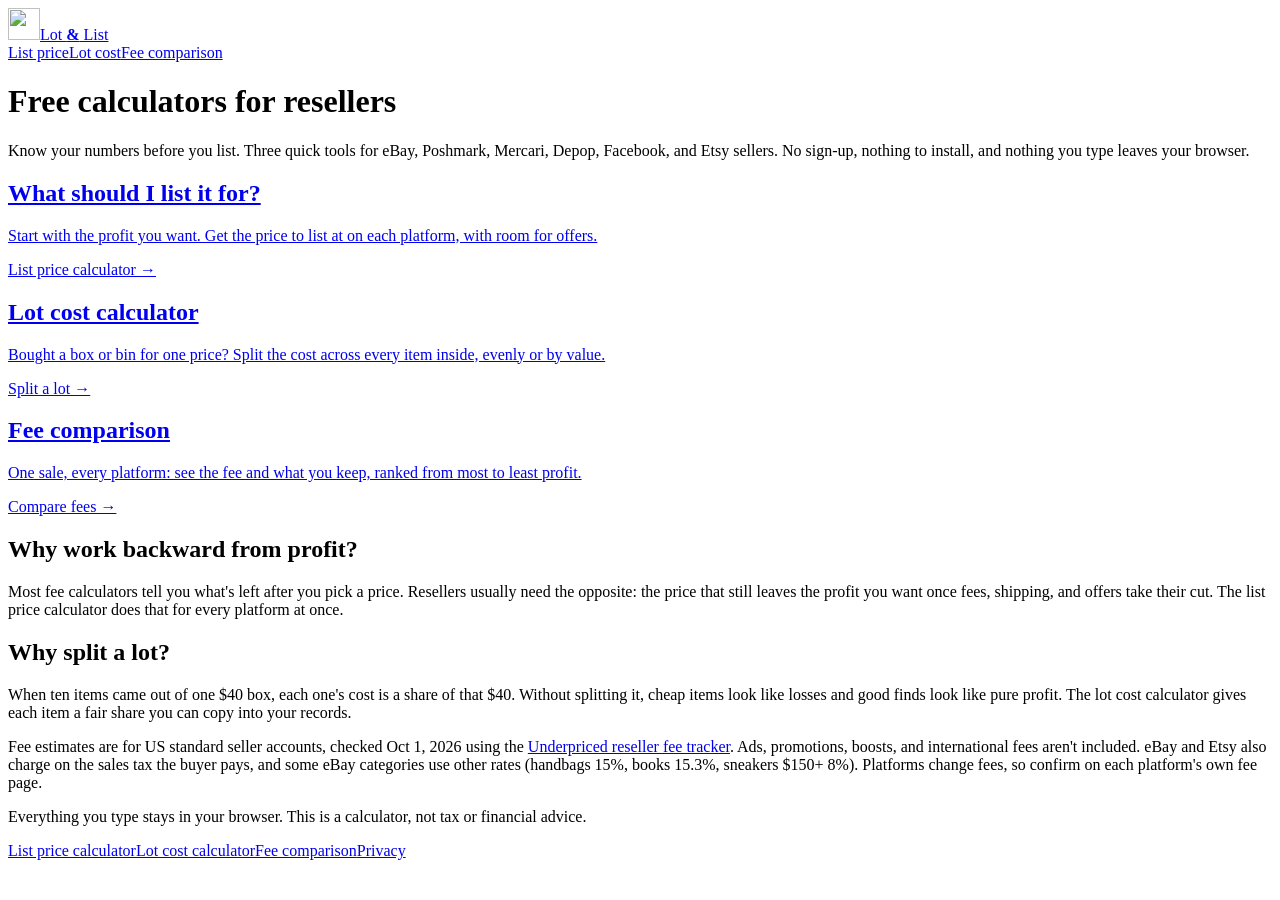
==== index.html @ ea9e3a8e "Add files via upload" ====
<!doctype html>
<html lang="en">
<head>
<meta charset="utf-8">
<meta name="viewport" content="width=device-width, initial-scale=1, viewport-fit=cover">
<title>Lot &amp; List: Free Calculators for Resellers</title>
<meta name="description" content="Free reseller calculators: find what to list an item for, split the cost of a bulk lot, and compare fees on eBay, Poshmark, Mercari, Depop, Facebook, and Etsy.">
<link rel="canonical" href="https://lotandlist.com/">
<meta property="og:type" content="website">
<meta property="og:site_name" content="Lot &amp; List">
<meta property="og:title" content="Lot &amp; List: Free Calculators for Resellers">
<meta property="og:description" content="Free reseller calculators: find what to list an item for, split the cost of a bulk lot, and compare fees on eBay, Poshmark, Mercari, Depop, Facebook, and Etsy.">
<meta property="og:url" content="https://lotandlist.com/">
<meta property="og:image" content="https://lotandlist.com/assets/social.png">
<meta name="theme-color" content="#1F4E5A">
<link rel="icon" type="image/png" sizes="32x32" href="assets/favicon-32.png">
<link rel="apple-touch-icon" href="assets/apple-touch-icon.png">
<link rel="stylesheet" href="assets/site.css?v=20261105a">
<script src="assets/site.js?v=20261105a" defer></script>
</head>
<body>
<div class="wrap" data-page=""><header class="top"><a class="brand" href="./"><img src="assets/logo-64.png" alt="" width="32" height="32"><span class="word">Lot <b>&amp;</b> List</span></a><nav class="nav" aria-label="Calculators"><a href="list-price-calculator/">List price</a><a href="lot-cost-calculator/">Lot cost</a><a href="fee-comparison/">Fee comparison</a></nav></header><main><h1>Free calculators for resellers</h1>
<p class="lede">Know your numbers before you list. Three quick tools for eBay, Poshmark, Mercari, Depop, Facebook, and Etsy sellers. No sign-up, nothing to install, and nothing you type leaves your browser.</p>
<div class="cards">
<a class="card" href="list-price-calculator/"><h2>What should I list it for?</h2><p>Start with the profit you want. Get the price to list at on each platform, with room for offers.</p><span class="go">List price calculator →</span></a>
<a class="card" href="lot-cost-calculator/"><h2>Lot cost calculator</h2><p>Bought a box or bin for one price? Split the cost across every item inside, evenly or by value.</p><span class="go">Split a lot →</span></a>
<a class="card" href="fee-comparison/"><h2>Fee comparison</h2><p>One sale, every platform: see the fee and what you keep, ranked from most to least profit.</p><span class="go">Compare fees →</span></a>
</div>
<aside class="promo" data-etsy hidden>
<p><strong>Track every item, not just one.</strong> Our spreadsheets do this math for your whole inventory. They work in Excel and Google Sheets, for a one-time price.</p>
<ul>
<li><strong>Reseller Profit Tracker</strong>: inventory, auto fees, lot splitting, expenses, mileage, monthly dashboard, tax summary</li>
<li><strong>Reseller Starter Tracker</strong>: one simple tab for new resellers</li>
<li><strong>Mileage &amp; Expense Log</strong>: 2026 IRS rates built in</li>
</ul>
<p><a data-etsy-link href="https://www.etsy.com/shop/LotAndListShop" rel="noopener" target="_blank">See them in our Etsy shop</a> <small>(our own shop)</small></p>
</aside>
<h2>Why work backward from profit?</h2>
<p>Most fee calculators tell you what's left after you pick a price. Resellers usually need the opposite: the price that still leaves the profit you want once fees, shipping, and offers take their cut. The list price calculator does that for every platform at once.</p>
<h2>Why split a lot?</h2>
<p>When ten items came out of one $40 box, each one's cost is a share of that $40. Without splitting it, cheap items look like losses and good finds look like pure profit. The lot cost calculator gives each item a fair share you can copy into your records.</p></main><footer class="fine">
<p>Fee estimates are for US standard seller accounts, checked <span data-fees-checked>Oct 1, 2026</span> using the <a href="https://www.underpriced.app/data/reseller-fees" rel="noopener" target="_blank">Underpriced reseller fee tracker</a>. Ads, promotions, boosts, and international fees aren't included. eBay and Etsy also charge on the sales tax the buyer pays, and some eBay categories use other rates (handbags 15%, books 15.3%, sneakers $150+ 8%). Platforms change fees, so confirm on each platform's own fee page.</p>
<p>Everything you type stays in your browser. This is a calculator, not tax or financial advice.</p>
<nav aria-label="Site"><a href="list-price-calculator/">List price calculator</a><a href="lot-cost-calculator/">Lot cost calculator</a><a href="fee-comparison/">Fee comparison</a><a href="privacy/">Privacy</a></nav>
</footer></div>
</body>
</html>
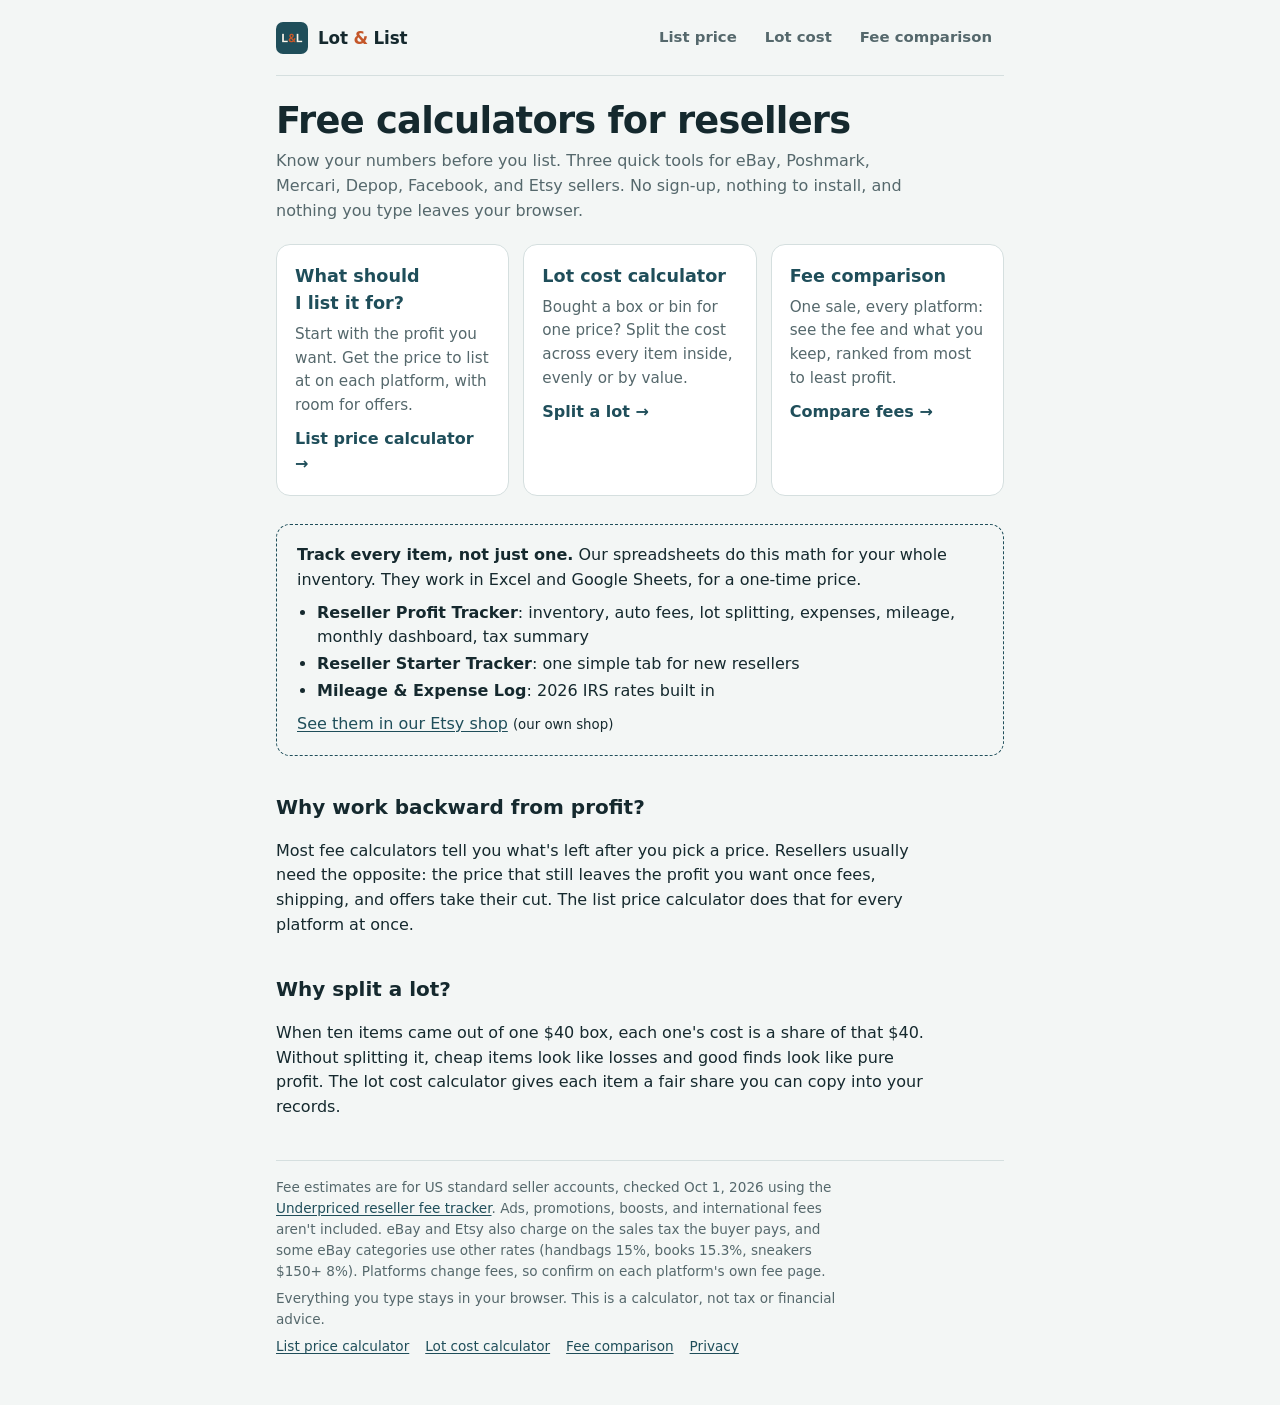
==== commit 0f5142f7: "Add cookie-free GoatCounter visit counts Same privacy-friendly counter as The Party Wheel: page visi" ====
--- a/index.html
+++ b/index.html
@@ -15,8 +15,9 @@
 <meta name="theme-color" content="#1F4E5A">
 <link rel="icon" type="image/png" sizes="32x32" href="assets/favicon-32.png">
 <link rel="apple-touch-icon" href="assets/apple-touch-icon.png">
-<link rel="stylesheet" href="assets/site.css?v=20261105a">
-<script src="assets/site.js?v=20261105a" defer></script>
+<link rel="stylesheet" href="assets/site.css?v=20261106a">
+<script src="assets/site.js?v=20261106a" defer></script>
+<script src="assets/count.js?v=20261106a" defer></script>
 </head>
 <body>
 <div class="wrap" data-page=""><header class="top"><a class="brand" href="./"><img src="assets/logo-64.png" alt="" width="32" height="32"><span class="word">Lot <b>&amp;</b> List</span></a><nav class="nav" aria-label="Calculators"><a href="list-price-calculator/">List price</a><a href="lot-cost-calculator/">Lot cost</a><a href="fee-comparison/">Fee comparison</a></nav></header><main><h1>Free calculators for resellers</h1>
--- a/assets/site.css
+++ b/assets/site.css
@@ -0,0 +1,140 @@
+/* Lot & List. Layout: one narrow working column; tool card first, plain guide text after. Ledger rows with tabular figures; the list price shows on a hang tag. */
+:root {
+  --paper: #F3F6F5;      /* page */
+  --sheet: #FFFFFF;      /* tool surface */
+  --ink: #15292E;        /* text */
+  --muted: #55686C;      /* secondary text */
+  --rule: #D5DFDF;       /* lines */
+  --brand: #1F4E5A;      /* ledger teal */
+  --brand-ink: #FFFFFF;
+  --tag: #F2C14E;        /* manila price tag */
+  --tag-ink: #2A2111;
+  --input: #FFF8E3;      /* fields you fill */
+  --good: #1D6B3A;
+  --loss: #B3261E;
+  --focus: #2F7D8F;
+  --accent: #C4572A;    /* the orange & */
+  --font: system-ui, -apple-system, "Segoe UI", Roboto, "Helvetica Neue", Arial, sans-serif;
+  --mono: ui-monospace, "SF Mono", Menlo, Consolas, monospace;
+}
+@media (prefers-color-scheme: dark) {
+  :root:not([data-theme="light"]) {
+    --paper: #0F1A1C; --sheet: #16252A; --ink: #E4ECEC; --muted: #9DB0B3; --rule: #2A3D42;
+    --brand: #7FC3D1; --brand-ink: #0F1A1C; --tag: #E8B848; --tag-ink: #241B08; --input: #1F2E25;
+    --good: #6FD39A; --loss: #FF8A80; --focus: #9AD6E2; --accent: #F08A5D; color-scheme: dark;
+  }
+}
+:root[data-theme="dark"] {
+  --paper: #0F1A1C; --sheet: #16252A; --ink: #E4ECEC; --muted: #9DB0B3; --rule: #2A3D42;
+  --brand: #7FC3D1; --brand-ink: #0F1A1C; --tag: #E8B848; --tag-ink: #241B08; --input: #1F2E25;
+  --good: #6FD39A; --loss: #FF8A80; --focus: #9AD6E2; --accent: #F08A5D; color-scheme: dark;
+}
+
+* { box-sizing: border-box; }
+[hidden] { display: none !important; }
+html { -webkit-text-size-adjust: 100%; }
+body { margin: 0; background: var(--paper); color: var(--ink); font: 16px/1.55 var(--font); }
+.wrap { max-width: 760px; margin: 0 auto; padding-inline: 16px; padding-block: 0 48px; }
+a { color: var(--brand); text-underline-offset: 2px; }
+:focus-visible { outline: 3px solid var(--focus); outline-offset: 2px; }
+
+.top { display: flex; flex-wrap: wrap; align-items: center; justify-content: space-between; gap: 8px 16px; padding-block: 18px; border-bottom: 1px solid var(--rule); margin-bottom: 24px; }
+.brand { font-weight: 800; letter-spacing: -0.01em; text-decoration: none; color: var(--ink); font-size: 1.05rem; }
+.brand { display: inline-flex; align-items: center; gap: 10px; }
+.brand img { width: 32px; height: 32px; border-radius: 7px; }
+.brand .word b { color: var(--accent); font-weight: 800; }
+.nav { display: flex; flex-wrap: wrap; gap: 4px; }
+.nav a { text-decoration: none; padding: 8px 12px; border-radius: 8px; color: var(--muted); font-weight: 600; font-size: 0.93rem; }
+.nav a[aria-current="page"] { background: var(--brand); color: var(--brand-ink); }
+
+h1 { font-size: clamp(1.7rem, 4.5vw, 2.3rem); line-height: 1.12; letter-spacing: -0.02em; margin: 0 0 8px; text-wrap: balance; }
+.lede { color: var(--muted); margin: 0 0 20px; max-width: 62ch; }
+h2 { font-size: 1.25rem; margin: 36px 0 8px; text-wrap: balance; }
+p, li { max-width: 65ch; }
+
+.tool { background: var(--sheet); border: 1px solid var(--rule); border-radius: 14px; padding: 20px; display: grid; gap: 20px; }
+.fields { display: grid; grid-template-columns: repeat(auto-fit, minmax(150px, 1fr)); gap: 14px; }
+.field { display: grid; gap: 6px; min-width: 0; }
+.field label { font-size: 0.85rem; font-weight: 650; color: var(--muted); }
+input[type=text], select {
+  width: 100%; font: inherit; font-variant-numeric: tabular-nums; color: var(--ink);
+  background: var(--input); border: 1px solid var(--muted); border-radius: 8px; padding: 10px 12px; min-height: 44px;
+}
+.money { position: relative; }
+.money::before { content: "$"; position: absolute; left: 12px; top: 50%; transform: translateY(-50%); color: var(--muted); pointer-events: none; }
+.money input { padding-left: 24px; }
+.pct { position: relative; }
+.pct::after { content: "%"; position: absolute; right: 12px; top: 50%; transform: translateY(-50%); color: var(--muted); pointer-events: none; }
+
+.summary { font-weight: 650; margin: 0; }
+.ledger-wrap { overflow-x: auto; }
+table.ledger { width: 100%; border-collapse: collapse; font-variant-numeric: tabular-nums; }
+.ledger th, .ledger td { padding: 10px 8px; border-bottom: 1px solid var(--rule); text-align: left; vertical-align: top; }
+.ledger thead th { font-size: 0.78rem; text-transform: uppercase; letter-spacing: 0.06em; color: var(--muted); font-weight: 700; border-bottom: 2px solid var(--ink); }
+.ledger tbody th { font-weight: 650; }
+.ledger tbody th small { display: block; font-weight: 400; color: var(--muted); font-size: 0.78rem; line-height: 1.35; margin-top: 2px; }
+.ledger .num { text-align: right; white-space: nowrap; }
+.ledger .strong { font-weight: 750; }
+.ledger .loss { color: var(--loss); }
+.ledger tr.picked th, .ledger tr.picked td { background: color-mix(in srgb, var(--tag) 22%, transparent); }
+.pill { display: inline-block; margin-left: 8px; padding: 2px 8px; border-radius: 999px; background: var(--good); color: var(--sheet); font-size: 0.72rem; font-weight: 700; vertical-align: 2px; }
+
+/* the hang tag */
+.tag-row { display: flex; flex-wrap: wrap; align-items: center; gap: 18px; }
+.tag {
+  position: relative; background: var(--tag); color: var(--tag-ink); padding: 18px 26px 18px 46px; min-width: 210px;
+  clip-path: polygon(22px 0, 100% 0, 100% 100%, 22px 100%, 0 50%);
+  border-radius: 4px; transform: rotate(-2deg);
+}
+.tag::before { content: ""; position: absolute; left: 22px; top: 50%; width: 12px; height: 12px; margin-top: -6px; border-radius: 50%; background: var(--sheet); }
+.tag small { display: block; font-size: 0.75rem; text-transform: uppercase; letter-spacing: 0.08em; font-weight: 700; }
+.tag strong { display: block; font-size: 2.4rem; line-height: 1.05; font-variant-numeric: tabular-nums; letter-spacing: -0.02em; }
+.tag span { font-weight: 650; }
+.tag-detail { flex: 1 1 220px; min-width: 0; margin: 0; color: var(--muted); }
+@media (prefers-reduced-motion: no-preference) { .tag { transition: transform .25s ease; } .tag:hover { transform: rotate(0deg); } }
+
+/* lot splitter */
+.lot-head, .lot-row { display: grid; grid-template-columns: minmax(0, 1fr) 110px 96px 40px; gap: 8px; align-items: center; }
+.lot-head { font-size: 0.78rem; text-transform: uppercase; letter-spacing: 0.06em; color: var(--muted); font-weight: 700; padding-bottom: 4px; border-bottom: 2px solid var(--ink); }
+.lot-rows { display: grid; gap: 8px; }
+.share { text-align: right; font-weight: 750; font-variant-numeric: tabular-nums; }
+.icon { min-width: 40px; min-height: 40px; border-radius: 8px; border: 1px solid var(--rule); background: transparent; color: var(--muted); font-size: 1.2rem; cursor: pointer; }
+.choice { display: flex; flex-wrap: wrap; gap: 8px; border: 0; padding: 0; margin: 0; }
+.choice legend { font-size: 0.85rem; font-weight: 650; color: var(--muted); margin-bottom: 6px; }
+.choice label { display: inline-flex; align-items: center; gap: 8px; padding: 10px 14px; border: 1px solid var(--rule); border-radius: 8px; cursor: pointer; min-height: 44px; }
+.choice input { accent-color: var(--brand); }
+.actions { display: flex; flex-wrap: wrap; gap: 10px; }
+.btn { font: inherit; font-weight: 650; min-height: 44px; padding: 10px 16px; border-radius: 8px; border: 1px solid var(--brand); background: var(--brand); color: var(--brand-ink); cursor: pointer; }
+.btn.ghost { background: transparent; color: var(--brand); }
+.stats { display: flex; flex-wrap: wrap; gap: 8px 24px; margin: 0; color: var(--muted); }
+.stats b { color: var(--ink); font-variant-numeric: tabular-nums; }
+.example { margin: 0; padding: 10px 12px; border-radius: 8px; background: color-mix(in srgb, var(--tag) 18%, transparent); font-size: 0.9rem; }
+
+.promo { margin-top: 28px; padding: 18px 20px; border-radius: 14px; border: 1px dashed var(--brand); display: grid; gap: 6px; }
+.promo p { margin: 0; }
+.fine { margin-top: 40px; padding-top: 16px; border-top: 1px solid var(--rule); color: var(--muted); font-size: 0.85rem; display: grid; gap: 6px; }
+.fine p { margin: 0; }
+.fine nav { display: flex; flex-wrap: wrap; gap: 6px 16px; }
+
+@media (max-width: 520px) {
+  .lot-head { grid-template-columns: minmax(0, 1fr) auto; }
+  .lot-head span:nth-child(2), .lot-head span:nth-child(4) { display: none; }
+  .lot-row { grid-template-columns: minmax(0, 1fr) 96px 40px; grid-template-areas: "name name name" "value share del"; padding-bottom: 8px; border-bottom: 1px solid var(--rule); }
+  .lot-row > input:first-child { grid-area: name; }
+  .lot-row > input:nth-child(2) { grid-area: value; }
+  .lot-row > output { grid-area: share; }
+  .lot-row > button { grid-area: del; }
+  .tag strong { font-size: 2rem; }
+  .ledger th, .ledger td { padding: 8px 4px; font-size: 0.88rem; }
+  .tool { padding: 16px 14px; }
+}
+
+/* home page tool cards */
+.cards { display: grid; gap: 14px; grid-template-columns: repeat(auto-fit, minmax(220px, 1fr)); margin: 8px 0 0; }
+.card { display: grid; gap: 6px; align-content: start; padding: 18px; border-radius: 14px; background: var(--sheet); border: 1px solid var(--rule); text-decoration: none; color: var(--ink); }
+.card:hover { border-color: var(--brand); }
+.card h2 { margin: 0; font-size: 1.1rem; color: var(--brand); }
+.card p { margin: 0; color: var(--muted); font-size: 0.95rem; }
+.card .go { font-weight: 650; color: var(--brand); margin-top: 4px; }
+.promo ul { margin: 0; padding-left: 20px; }
+.promo li { margin: 2px 0; }
